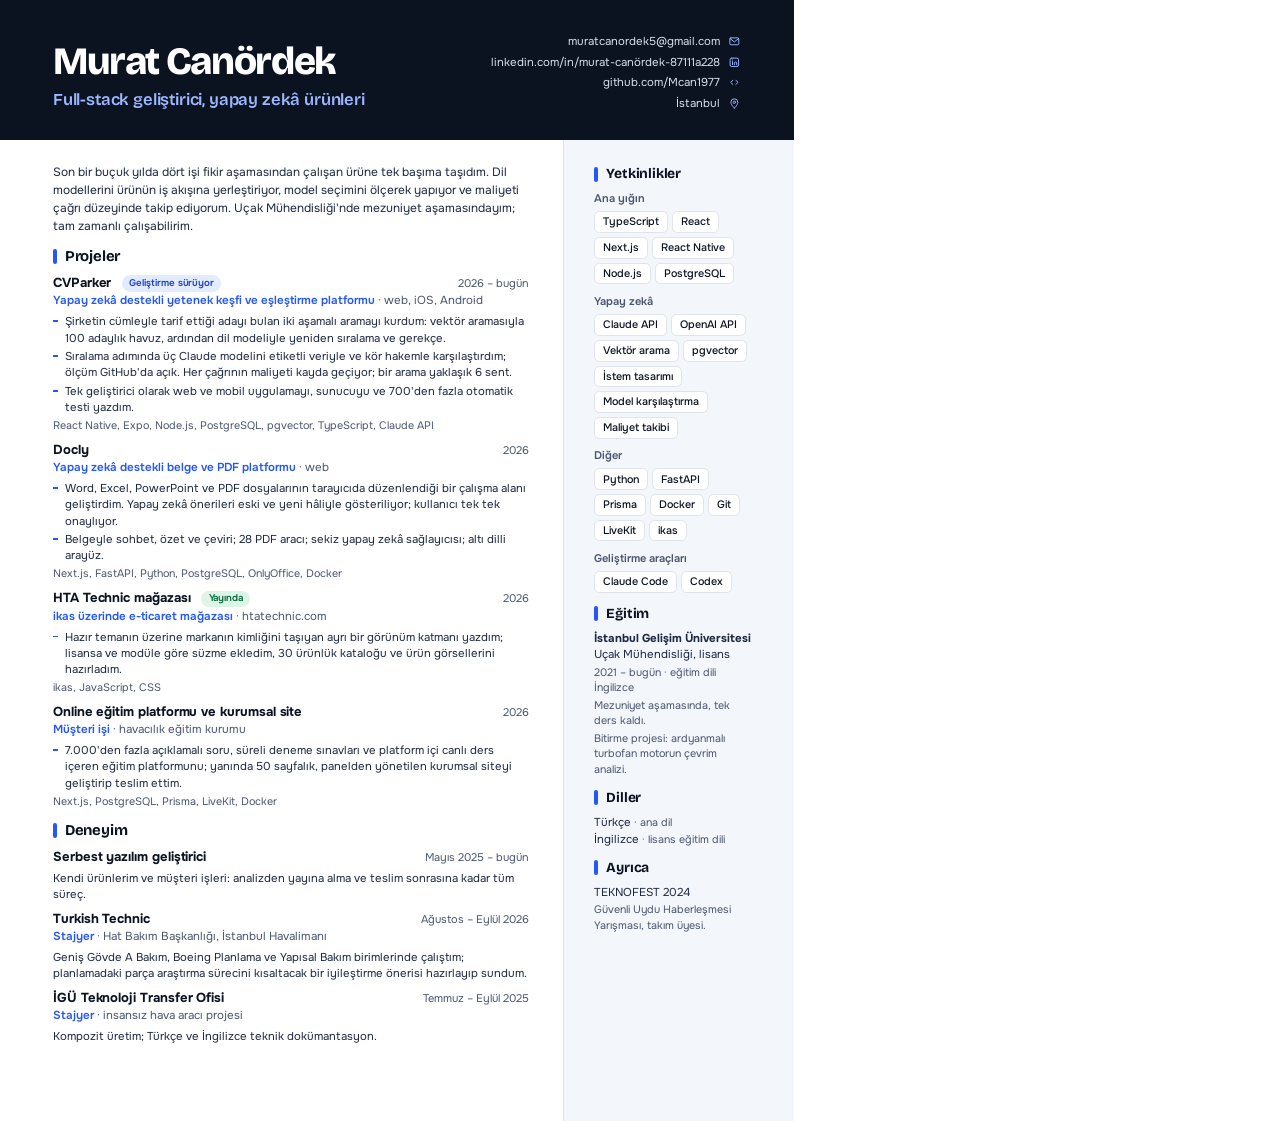
==== ozgecmis.html @ 3e4e58c9 "Portfolyo sitesi" ====
<!doctype html>
<html lang="tr">
<head>
<meta charset="utf-8">
<meta name="robots" content="noindex">
<title>Murat Canördek, Özgeçmiş</title>
<link rel="preconnect" href="https://fonts.googleapis.com">
<link rel="preconnect" href="https://fonts.gstatic.com" crossorigin>
<link href="https://fonts.googleapis.com/css2?family=Bricolage+Grotesque:opsz,wght@12..96,600..800&family=Onest:wght@400;500;600;700&display=swap" rel="stylesheet">
<style>
  @page { size: A4; margin: 0; }
  :root { --murekkep: #0b1220; --ikincil: #4a566f; --vurgu: #2457f5; --cizgi: #dfe4ec; --zemin: #f3f6fb; }
  * { box-sizing: border-box; }
  html, body { margin: 0; }
  body {
    width: 210mm; height: 296.6mm; overflow: hidden;
    font-family: "Onest", "Segoe UI", sans-serif; font-size: 8.55pt; line-height: 1.43; color: var(--murekkep);
    -webkit-print-color-adjust: exact; print-color-adjust: exact;
  }
  h1, h2, h3, p, ul, dl, dd { margin: 0; }
  ul { padding: 0; list-style: none; }
  a { color: inherit; text-decoration: none; }

  /* üst bant */
  .ust {
    display: grid; grid-template-columns: 1fr auto; align-items: end; gap: 10mm;
    height: 37mm; padding: 0 14mm 7.5mm; background: var(--murekkep); color: #fff;
  }
  h1 { font-family: "Bricolage Grotesque", sans-serif; font-weight: 800; font-size: 29pt; line-height: 0.95; letter-spacing: -0.035em; }
  .rol { font-family: "Bricolage Grotesque", sans-serif; font-weight: 600; font-size: 12.5pt; letter-spacing: -0.01em; color: #9db8ff; margin-top: 6pt; }
  .iletisim { display: grid; gap: 3.2pt; font-size: 8.6pt; color: #d7deea; text-align: right; }
  .iletisim li { display: flex; justify-content: flex-end; align-items: center; gap: 6pt; }
  .iletisim svg { width: 9.5pt; height: 9.5pt; fill: none; stroke: #9db8ff; stroke-width: 1.8; stroke-linecap: round; stroke-linejoin: round; flex: none; }

  /* gövde */
  .govde { display: grid; grid-template-columns: 1fr 61mm; height: calc(296.6mm - 37mm); }
  .ana { padding: 6.5mm 9mm 0 14mm; }
  .yan { background: var(--zemin); padding: 6.5mm 11mm 0 8mm; border-left: 1px solid var(--cizgi); }

  h2 {
    font-family: "Bricolage Grotesque", sans-serif; font-weight: 700; font-size: 11.2pt; letter-spacing: -0.015em;
    display: flex; align-items: center; gap: 6pt; margin: 0 0 5pt;
  }
  h2::before { content: ""; width: 3pt; height: 11pt; border-radius: 2pt; background: var(--vurgu); }
  section + section { margin-top: 8pt; }

  .ozet { font-size: 9pt; line-height: 1.48; color: #1d2940; }

  .kayit + .kayit { margin-top: 5.6pt; }
  .kayit-bas { display: flex; align-items: baseline; justify-content: space-between; gap: 8pt; }
  .kayit h3 { font-family: "Onest", sans-serif; font-weight: 700; font-size: 9.8pt; letter-spacing: -0.005em; }
  .kayit time { font-size: 8.3pt; color: var(--ikincil); white-space: nowrap; }
  .alt { font-size: 8.7pt; color: var(--vurgu); font-weight: 600; margin-top: 0.5pt; }
  .alt span { color: var(--ikincil); font-weight: 400; }
  .kayit ul { margin-top: 2.5pt; }
  .kayit li { position: relative; padding-left: 9pt; margin-bottom: 1.6pt; color: #1d2940; }
  .kayit li::before { content: ""; position: absolute; left: 0; top: 5.4pt; width: 4pt; height: 1.3pt; background: var(--vurgu); }
  .kayit p { margin-top: 2.5pt; color: #1d2940; }
  .kayit .alt { margin-top: 0.5pt; color: var(--vurgu); }
  .tek { font-size: 8.1pt; color: var(--ikincil); margin-top: 2pt; }
  .kayit .tek { color: var(--ikincil); margin-top: 2pt; }

  .rozet { display: inline-block; font-size: 7.3pt; font-weight: 600; padding: 1pt 5.5pt; border-radius: 999pt; margin-left: 5pt; vertical-align: 1pt; }
  .rozet-yayin { background: #dcf5e7; color: #0b6b3c; }
  .rozet-surec { background: #e3ebff; color: #1d44c4; }

  /* yan sütun */
  .yan h2 { font-size: 10.4pt; }
  .yan h3 { font-family: "Onest", sans-serif; font-size: 8.3pt; font-weight: 600; color: var(--ikincil); margin: 0 0 3.5pt; }
  .grup + .grup { margin-top: 7pt; }
  .etiketler { display: flex; flex-wrap: wrap; gap: 3pt; }
  .etiketler li { font-size: 8.1pt; font-weight: 500; padding: 1.6pt 6pt; border-radius: 4pt; background: #fff; border: 1px solid var(--cizgi); }
  .yan p { font-size: 8.6pt; color: #1d2940; }
  .yan .kucuk { font-size: 8.1pt; color: var(--ikincil); margin-top: 1.5pt; }
  .yan span.kucuk { margin: 0; }
  .okul { font-weight: 700; font-size: 9.2pt; }
</style>
</head>
<body>
  <header class="ust">
    <div>
      <h1>Murat Canördek</h1>
      <p class="rol">Full-stack geliştirici, yapay zekâ ürünleri</p>
    </div>
    <ul class="iletisim">
      <li>muratcanordek5@gmail.com <svg viewBox="0 0 24 24"><rect x="3.5" y="5.5" width="17" height="13" rx="2"/><path d="m4 7 8 6 8-6"/></svg></li>
      <li>linkedin.com/in/murat-canördek-87111a228 <svg viewBox="0 0 24 24"><rect x="4" y="4" width="16" height="16" rx="3"/><path d="M8.5 10.5v6M8.5 7.5v.2M12 16.5V13a2.300 2.300 0 0 1 4.500 0v3.500"/></svg></li>
      <li>github.com/Mcan1977 <svg viewBox="0 0 24 24"><path d="m9 8-4 4 4 4M15 8l4 4-4 4"/></svg></li>
      <li>İstanbul <svg viewBox="0 0 24 24"><path d="M12 21s6.500-5.800 6.500-11a6.500 6.500 0 0 0-13 0c0 5.200 6.500 11 6.500 11z"/><circle cx="12" cy="10" r="2.300"/></svg></li>
    </ul>
  </header>

  <div class="govde">
    <main class="ana">
      <section>
        <p class="ozet">Son bir buçuk yılda dört işi fikir aşamasından çalışan ürüne tek başıma taşıdım. Dil modellerini ürünün iş akışına yerleştiriyor, model seçimini ölçerek yapıyor ve maliyeti çağrı düzeyinde takip ediyorum. Uçak Mühendisliği'nde mezuniyet aşamasındayım; tam zamanlı çalışabilirim.</p>
      </section>

      <section>
        <h2>Projeler</h2>

        <div class="kayit">
          <div class="kayit-bas"><h3>CVParker <span class="rozet rozet-surec">Geliştirme sürüyor</span></h3><time>2026 – bugün</time></div>
          <p class="alt">Yapay zekâ destekli yetenek keşfi ve eşleştirme platformu <span>· web, iOS, Android</span></p>
          <ul>
            <li>Şirketin cümleyle tarif ettiği adayı bulan iki aşamalı aramayı kurdum: vektör aramasıyla 100 adaylık havuz, ardından dil modeliyle yeniden sıralama ve gerekçe.</li>
            <li>Sıralama adımında üç Claude modelini etiketli veriyle ve kör hakemle karşılaştırdım; ölçüm GitHub'da açık. Her çağrının maliyeti kayda geçiyor; bir arama yaklaşık 6 sent.</li>
            <li>Tek geliştirici olarak web ve mobil uygulamayı, sunucuyu ve 700'den fazla otomatik testi yazdım.</li>
          </ul>
          <p class="tek">React Native, Expo, Node.js, PostgreSQL, pgvector, TypeScript, Claude API</p>
        </div>

        <div class="kayit">
          <div class="kayit-bas"><h3>Docly</h3><time>2026</time></div>
          <p class="alt">Yapay zekâ destekli belge ve PDF platformu <span>· web</span></p>
          <ul>
            <li>Word, Excel, PowerPoint ve PDF dosyalarının tarayıcıda düzenlendiği bir çalışma alanı geliştirdim. Yapay zekâ önerileri eski ve yeni hâliyle gösteriliyor; kullanıcı tek tek onaylıyor.</li>
            <li>Belgeyle sohbet, özet ve çeviri; 28 PDF aracı; sekiz yapay zekâ sağlayıcısı; altı dilli arayüz.</li>
          </ul>
          <p class="tek">Next.js, FastAPI, Python, PostgreSQL, OnlyOffice, Docker</p>
        </div>

        <div class="kayit">
          <div class="kayit-bas"><h3>HTA Technic mağazası <span class="rozet rozet-yayin">Yayında</span></h3><time>2026</time></div>
          <p class="alt">ikas üzerinde e-ticaret mağazası <span>· htatechnic.com</span></p>
          <ul>
            <li>Hazır temanın üzerine markanın kimliğini taşıyan ayrı bir görünüm katmanı yazdım; lisansa ve modüle göre süzme ekledim, 30 ürünlük kataloğu ve ürün görsellerini hazırladım.</li>
          </ul>
          <p class="tek">ikas, JavaScript, CSS</p>
        </div>

        <div class="kayit">
          <div class="kayit-bas"><h3>Online eğitim platformu ve kurumsal site</h3><time>2026</time></div>
          <p class="alt">Müşteri işi <span>· havacılık eğitim kurumu</span></p>
          <ul>
            <li>7.000'den fazla açıklamalı soru, süreli deneme sınavları ve platform içi canlı ders içeren eğitim platformunu; yanında 50 sayfalık, panelden yönetilen kurumsal siteyi geliştirip teslim ettim.</li>
          </ul>
          <p class="tek">Next.js, PostgreSQL, Prisma, LiveKit, Docker</p>
        </div>
      </section>

      <section>
        <h2>Deneyim</h2>

        <div class="kayit">
          <div class="kayit-bas"><h3>Serbest yazılım geliştirici</h3><time>Mayıs 2025 – bugün</time></div>
          <p>Kendi ürünlerim ve müşteri işleri: analizden yayına alma ve teslim sonrasına kadar tüm süreç.</p>
        </div>
        <div class="kayit">
          <div class="kayit-bas"><h3>Turkish Technic</h3><time>Ağustos – Eylül 2026</time></div>
          <p class="alt">Stajyer <span>· Hat Bakım Başkanlığı, İstanbul Havalimanı</span></p>
          <p>Geniş Gövde A Bakım, Boeing Planlama ve Yapısal Bakım birimlerinde çalıştım; planlamadaki parça araştırma sürecini kısaltacak bir iyileştirme önerisi hazırlayıp sundum.</p>
        </div>
        <div class="kayit">
          <div class="kayit-bas"><h3>İGÜ Teknoloji Transfer Ofisi</h3><time>Temmuz – Eylül 2025</time></div>
          <p class="alt">Stajyer <span>· insansız hava aracı projesi</span></p>
          <p>Kompozit üretim; Türkçe ve İngilizce teknik dokümantasyon.</p>
        </div>
      </section>
    </main>

    <aside class="yan">
      <section>
        <h2>Yetkinlikler</h2>
        <div class="grup">
          <h3>Ana yığın</h3>
          <ul class="etiketler"><li>TypeScript</li><li>React</li><li>Next.js</li><li>React Native</li><li>Node.js</li><li>PostgreSQL</li></ul>
        </div>
        <div class="grup">
          <h3>Yapay zekâ</h3>
          <ul class="etiketler"><li>Claude API</li><li>OpenAI API</li><li>Vektör arama</li><li>pgvector</li><li>İstem tasarımı</li><li>Model karşılaştırma</li><li>Maliyet takibi</li></ul>
        </div>
        <div class="grup">
          <h3>Diğer</h3>
          <ul class="etiketler"><li>Python</li><li>FastAPI</li><li>Prisma</li><li>Docker</li><li>Git</li><li>LiveKit</li><li>ikas</li></ul>
        </div>
        <div class="grup">
          <h3>Geliştirme araçları</h3>
          <ul class="etiketler"><li>Claude Code</li><li>Codex</li></ul>
        </div>
      </section>

      <section>
        <h2>Eğitim</h2>
        <p class="okul">İstanbul Gelişim Üniversitesi</p>
        <p>Uçak Mühendisliği, lisans</p>
        <p class="kucuk">2021 – bugün · eğitim dili İngilizce</p>
        <p class="kucuk">Mezuniyet aşamasında, tek ders kaldı.</p>
        <p class="kucuk">Bitirme projesi: ardyanmalı turbofan motorun çevrim analizi.</p>
      </section>

      <section>
        <h2>Diller</h2>
        <p>Türkçe <span class="kucuk">· ana dil</span></p>
        <p>İngilizce <span class="kucuk">· lisans eğitim dili</span></p>
      </section>

      <section>
        <h2>Ayrıca</h2>
        <p>TEKNOFEST 2024</p>
        <p class="kucuk">Güvenli Uydu Haberleşmesi Yarışması, takım üyesi.</p>
      </section>
    </aside>
  </div>
</body>
</html>
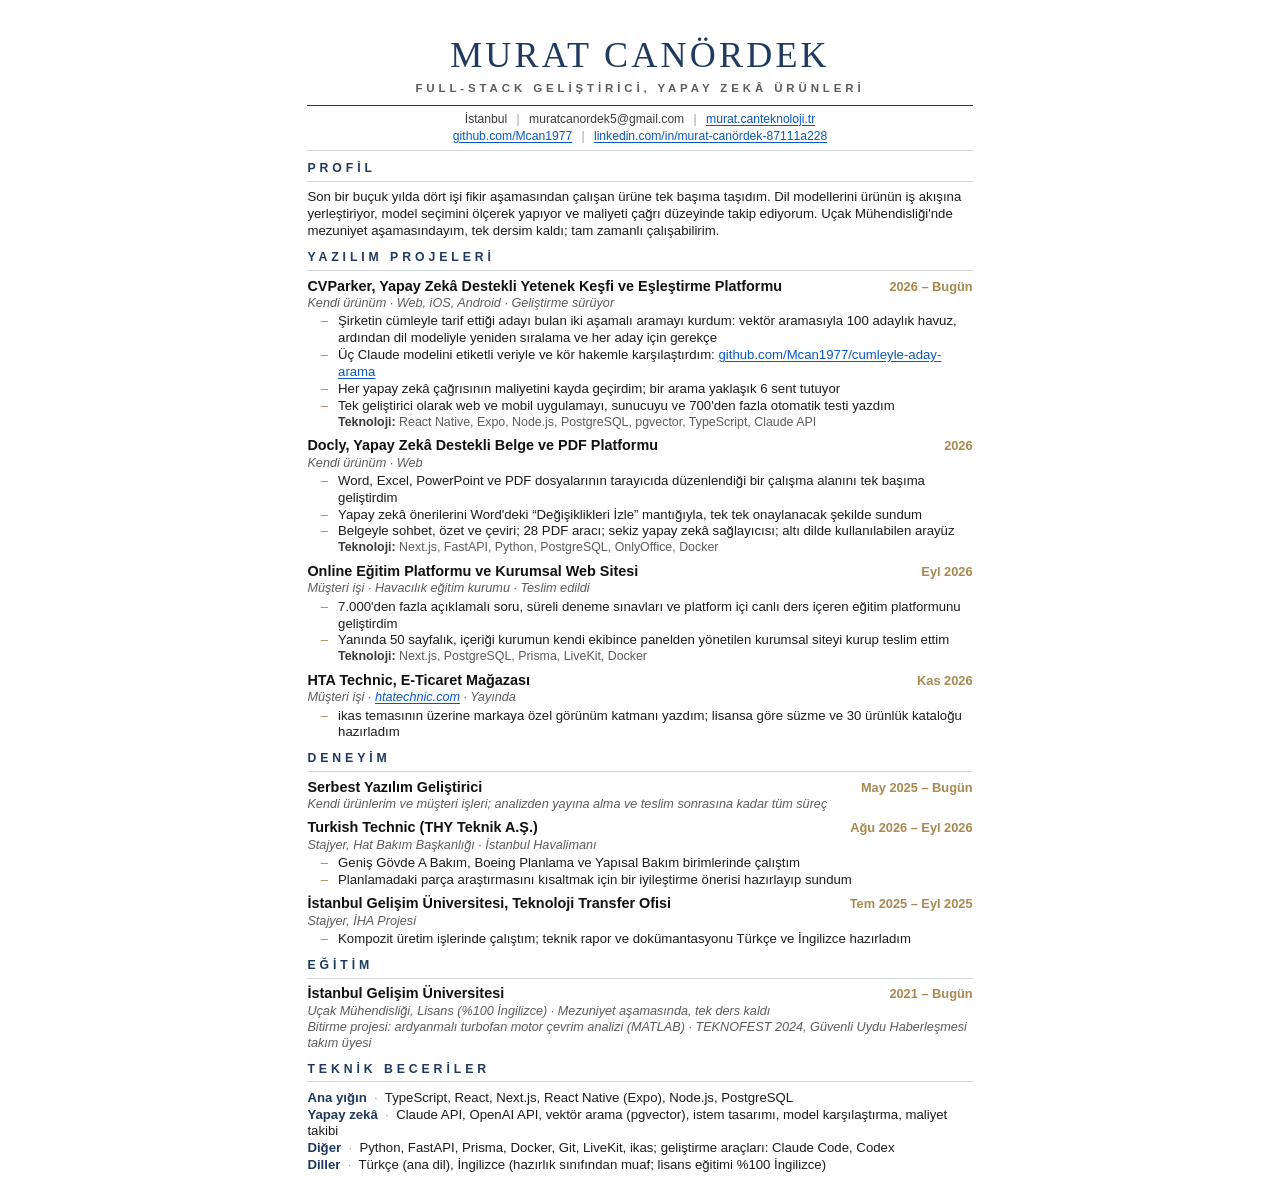
==== commit ab49ed95: "Özgeçmiş: tek sütunlu klasik düzen" ====
--- a/ozgecmis.html
+++ b/ozgecmis.html
@@ -4,203 +4,153 @@
 <meta charset="utf-8">
 <meta name="robots" content="noindex">
 <title>Murat Canördek, Özgeçmiş</title>
-<link rel="preconnect" href="https://fonts.googleapis.com">
-<link rel="preconnect" href="https://fonts.gstatic.com" crossorigin>
-<link href="https://fonts.googleapis.com/css2?family=Bricolage+Grotesque:opsz,wght@12..96,600..800&family=Onest:wght@400;500;600;700&display=swap" rel="stylesheet">
 <style>
   @page { size: A4; margin: 0; }
-  :root { --murekkep: #0b1220; --ikincil: #4a566f; --vurgu: #2457f5; --cizgi: #dfe4ec; --zemin: #f3f6fb; }
-  * { box-sizing: border-box; }
-  html, body { margin: 0; }
-  body {
-    width: 210mm; height: 296.6mm; overflow: hidden;
-    font-family: "Onest", "Segoe UI", sans-serif; font-size: 8.55pt; line-height: 1.43; color: var(--murekkep);
-    -webkit-print-color-adjust: exact; print-color-adjust: exact;
-  }
-  h1, h2, h3, p, ul, dl, dd { margin: 0; }
-  ul { padding: 0; list-style: none; }
-  a { color: inherit; text-decoration: none; }
+  :root { --lacivert: #1f3a5f; --altin: #a8894f; --gri: #5c5c5c; --cizgi: #d4d7dc; --yazi: #1c1c1c; --bag: #0b57c0; }
+  * { box-sizing: border-box; margin: 0; padding: 0; }
+  html { -webkit-print-color-adjust: exact; print-color-adjust: exact; }
+  body { width: 210mm; margin: 0 auto; padding: 9.5mm 17mm 7.5mm; background: #fff; color: var(--yazi);
+    font: 9.9pt/1.28 Calibri, Carlito, "Segoe UI", Arial, sans-serif; }
+  a { color: var(--bag); text-decoration: underline; text-underline-offset: 1.5pt; }
 
-  /* üst bant */
-  .ust {
-    display: grid; grid-template-columns: 1fr auto; align-items: end; gap: 10mm;
-    height: 37mm; padding: 0 14mm 7.5mm; background: var(--murekkep); color: #fff;
-  }
-  h1 { font-family: "Bricolage Grotesque", sans-serif; font-weight: 800; font-size: 29pt; line-height: 0.95; letter-spacing: -0.035em; }
-  .rol { font-family: "Bricolage Grotesque", sans-serif; font-weight: 600; font-size: 12.5pt; letter-spacing: -0.01em; color: #9db8ff; margin-top: 6pt; }
-  .iletisim { display: grid; gap: 3.2pt; font-size: 8.6pt; color: #d7deea; text-align: right; }
-  .iletisim li { display: flex; justify-content: flex-end; align-items: center; gap: 6pt; }
-  .iletisim svg { width: 9.5pt; height: 9.5pt; fill: none; stroke: #9db8ff; stroke-width: 1.8; stroke-linecap: round; stroke-linejoin: round; flex: none; }
+  .ust { text-align: center; }
+  .ust h1 { font: 400 27pt/1.1 Georgia, "Times New Roman", serif; letter-spacing: .09em; color: var(--lacivert); }
+  .rol { margin-top: 4pt; font-size: 8.6pt; font-weight: 700; letter-spacing: .34em; color: var(--gri); }
+  .iletisim { margin-top: 7pt; padding: 4.5pt 0; border-top: 1.1pt solid var(--lacivert); border-bottom: .6pt solid var(--cizgi);
+    display: flex; flex-wrap: wrap; justify-content: center; gap: 0 7pt; font-size: 9.1pt; color: #3a3a3a; list-style: none; }
+  .iletisim-2 { margin-top: 0; padding-top: 0; border-top: 0; }
+  .iletisim:not(.iletisim-2) { padding-bottom: 1pt; border-bottom: 0; }
+  .iletisim li + li::before { content: "|"; margin-right: 7pt; color: #9aa0a8; }
 
-  /* gövde */
-  .govde { display: grid; grid-template-columns: 1fr 61mm; height: calc(296.6mm - 37mm); }
-  .ana { padding: 6.5mm 9mm 0 14mm; }
-  .yan { background: var(--zemin); padding: 6.5mm 11mm 0 8mm; border-left: 1px solid var(--cizgi); }
+  h2 { margin-top: 7.6pt; padding-bottom: 3pt; border-bottom: .6pt solid var(--cizgi); font-size: 9.2pt; font-weight: 700;
+    letter-spacing: .32em; color: var(--lacivert); }
+  .ozet { margin-top: 5.5pt; }
 
-  h2 {
-    font-family: "Bricolage Grotesque", sans-serif; font-weight: 700; font-size: 11.2pt; letter-spacing: -0.015em;
-    display: flex; align-items: center; gap: 6pt; margin: 0 0 5pt;
-  }
-  h2::before { content: ""; width: 3pt; height: 11pt; border-radius: 2pt; background: var(--vurgu); }
-  section + section { margin-top: 8pt; }
+  .kayit { margin-top: 4.3pt; break-inside: avoid; }
+  .bas { display: flex; justify-content: space-between; align-items: baseline; gap: 12pt; }
+  .bas h3 { font-size: 10.8pt; font-weight: 700; color: #111; }
+  .bas time { font-size: 9.6pt; font-weight: 700; color: var(--altin); white-space: nowrap; }
+  .alt { font-size: 9.5pt; font-style: italic; color: var(--gri); }
+  .alt a { font-style: italic; }
+  .kayit ul { list-style: none; margin-top: 1.5pt; }
+  .kayit li { position: relative; padding-left: 23pt; }
+  .kayit li::before { content: "–"; position: absolute; left: 10pt; color: var(--altin); }
+  .tek { padding-left: 23pt; font-size: 9.3pt; color: var(--gri); }
+  .tek b { font-weight: 700; color: #3a3a3a; }
 
-  .ozet { font-size: 9pt; line-height: 1.48; color: #1d2940; }
-
-  .kayit + .kayit { margin-top: 5.6pt; }
-  .kayit-bas { display: flex; align-items: baseline; justify-content: space-between; gap: 8pt; }
-  .kayit h3 { font-family: "Onest", sans-serif; font-weight: 700; font-size: 9.8pt; letter-spacing: -0.005em; }
-  .kayit time { font-size: 8.3pt; color: var(--ikincil); white-space: nowrap; }
-  .alt { font-size: 8.7pt; color: var(--vurgu); font-weight: 600; margin-top: 0.5pt; }
-  .alt span { color: var(--ikincil); font-weight: 400; }
-  .kayit ul { margin-top: 2.5pt; }
-  .kayit li { position: relative; padding-left: 9pt; margin-bottom: 1.6pt; color: #1d2940; }
-  .kayit li::before { content: ""; position: absolute; left: 0; top: 5.4pt; width: 4pt; height: 1.3pt; background: var(--vurgu); }
-  .kayit p { margin-top: 2.5pt; color: #1d2940; }
-  .kayit .alt { margin-top: 0.5pt; color: var(--vurgu); }
-  .tek { font-size: 8.1pt; color: var(--ikincil); margin-top: 2pt; }
-  .kayit .tek { color: var(--ikincil); margin-top: 2pt; }
-
-  .rozet { display: inline-block; font-size: 7.3pt; font-weight: 600; padding: 1pt 5.5pt; border-radius: 999pt; margin-left: 5pt; vertical-align: 1pt; }
-  .rozet-yayin { background: #dcf5e7; color: #0b6b3c; }
-  .rozet-surec { background: #e3ebff; color: #1d44c4; }
-
-  /* yan sütun */
-  .yan h2 { font-size: 10.4pt; }
-  .yan h3 { font-family: "Onest", sans-serif; font-size: 8.3pt; font-weight: 600; color: var(--ikincil); margin: 0 0 3.5pt; }
-  .grup + .grup { margin-top: 7pt; }
-  .etiketler { display: flex; flex-wrap: wrap; gap: 3pt; }
-  .etiketler li { font-size: 8.1pt; font-weight: 500; padding: 1.6pt 6pt; border-radius: 4pt; background: #fff; border: 1px solid var(--cizgi); }
-  .yan p { font-size: 8.6pt; color: #1d2940; }
-  .yan .kucuk { font-size: 8.1pt; color: var(--ikincil); margin-top: 1.5pt; }
-  .yan span.kucuk { margin: 0; }
-  .okul { font-weight: 700; font-size: 9.2pt; }
+  .beceri { margin-top: 5.5pt; }
+  .beceri p b { color: var(--lacivert); }
+  .beceri p b::after { content: "  ·  "; color: #9aa0a8; font-weight: 400; white-space: pre; }
 </style>
 </head>
 <body>
   <header class="ust">
-    <div>
-      <h1>Murat Canördek</h1>
-      <p class="rol">Full-stack geliştirici, yapay zekâ ürünleri</p>
-    </div>
+    <h1>MURAT CANÖRDEK</h1>
+    <p class="rol">FULL-STACK GELİŞTİRİCİ, YAPAY ZEKÂ ÜRÜNLERİ</p>
     <ul class="iletisim">
-      <li>muratcanordek5@gmail.com <svg viewBox="0 0 24 24"><rect x="3.5" y="5.5" width="17" height="13" rx="2"/><path d="m4 7 8 6 8-6"/></svg></li>
-      <li>linkedin.com/in/murat-canördek-87111a228 <svg viewBox="0 0 24 24"><rect x="4" y="4" width="16" height="16" rx="3"/><path d="M8.5 10.5v6M8.5 7.5v.2M12 16.5V13a2.300 2.300 0 0 1 4.500 0v3.500"/></svg></li>
-      <li>github.com/Mcan1977 <svg viewBox="0 0 24 24"><path d="m9 8-4 4 4 4M15 8l4 4-4 4"/></svg></li>
-      <li>İstanbul <svg viewBox="0 0 24 24"><path d="M12 21s6.500-5.800 6.500-11a6.500 6.500 0 0 0-13 0c0 5.200 6.500 11 6.500 11z"/><circle cx="12" cy="10" r="2.300"/></svg></li>
+      <li>İstanbul</li>
+      <li>muratcanordek5@gmail.com</li>
+      <li><a href="https://murat.canteknoloji.tr">murat.canteknoloji.tr</a></li>
+    </ul>
+    <ul class="iletisim iletisim-2">
+      <li><a href="https://github.com/Mcan1977">github.com/Mcan1977</a></li>
+      <li><a href="https://www.linkedin.com/in/murat-can%C3%B6rdek-87111a228">linkedin.com/in/murat-canördek-87111a228</a></li>
     </ul>
   </header>
 
-  <div class="govde">
-    <main class="ana">
-      <section>
-        <p class="ozet">Son bir buçuk yılda dört işi fikir aşamasından çalışan ürüne tek başıma taşıdım. Dil modellerini ürünün iş akışına yerleştiriyor, model seçimini ölçerek yapıyor ve maliyeti çağrı düzeyinde takip ediyorum. Uçak Mühendisliği'nde mezuniyet aşamasındayım; tam zamanlı çalışabilirim.</p>
-      </section>
+  <section>
+    <h2>PROFİL</h2>
+    <p class="ozet">Son bir buçuk yılda dört işi fikir aşamasından çalışan ürüne tek başıma taşıdım. Dil modellerini ürünün iş akışına yerleştiriyor, model seçimini ölçerek yapıyor ve maliyeti çağrı düzeyinde takip ediyorum. Uçak Mühendisliği'nde mezuniyet aşamasındayım, tek dersim kaldı; tam zamanlı çalışabilirim.</p>
+  </section>
 
-      <section>
-        <h2>Projeler</h2>
+  <section>
+    <h2>YAZILIM PROJELERİ</h2>
 
-        <div class="kayit">
-          <div class="kayit-bas"><h3>CVParker <span class="rozet rozet-surec">Geliştirme sürüyor</span></h3><time>2026 – bugün</time></div>
-          <p class="alt">Yapay zekâ destekli yetenek keşfi ve eşleştirme platformu <span>· web, iOS, Android</span></p>
-          <ul>
-            <li>Şirketin cümleyle tarif ettiği adayı bulan iki aşamalı aramayı kurdum: vektör aramasıyla 100 adaylık havuz, ardından dil modeliyle yeniden sıralama ve gerekçe.</li>
-            <li>Sıralama adımında üç Claude modelini etiketli veriyle ve kör hakemle karşılaştırdım; ölçüm GitHub'da açık. Her çağrının maliyeti kayda geçiyor; bir arama yaklaşık 6 sent.</li>
-            <li>Tek geliştirici olarak web ve mobil uygulamayı, sunucuyu ve 700'den fazla otomatik testi yazdım.</li>
-          </ul>
-          <p class="tek">React Native, Expo, Node.js, PostgreSQL, pgvector, TypeScript, Claude API</p>
-        </div>
+    <div class="kayit">
+      <div class="bas"><h3>CVParker, Yapay Zekâ Destekli Yetenek Keşfi ve Eşleştirme Platformu</h3><time>2026 – Bugün</time></div>
+      <p class="alt">Kendi ürünüm · Web, iOS, Android · Geliştirme sürüyor</p>
+      <ul>
+        <li>Şirketin cümleyle tarif ettiği adayı bulan iki aşamalı aramayı kurdum: vektör aramasıyla 100 adaylık havuz, ardından dil modeliyle yeniden sıralama ve her aday için gerekçe</li>
+        <li>Üç Claude modelini etiketli veriyle ve kör hakemle karşılaştırdım: <a href="https://github.com/Mcan1977/cumleyle-aday-arama">github.com/Mcan1977/cumleyle-aday-arama</a></li>
+        <li>Her yapay zekâ çağrısının maliyetini kayda geçirdim; bir arama yaklaşık 6 sent tutuyor</li>
+        <li>Tek geliştirici olarak web ve mobil uygulamayı, sunucuyu ve 700'den fazla otomatik testi yazdım</li>
+      </ul>
+      <p class="tek"><b>Teknoloji:</b> React Native, Expo, Node.js, PostgreSQL, pgvector, TypeScript, Claude API</p>
+    </div>
 
-        <div class="kayit">
-          <div class="kayit-bas"><h3>Docly</h3><time>2026</time></div>
-          <p class="alt">Yapay zekâ destekli belge ve PDF platformu <span>· web</span></p>
-          <ul>
-            <li>Word, Excel, PowerPoint ve PDF dosyalarının tarayıcıda düzenlendiği bir çalışma alanı geliştirdim. Yapay zekâ önerileri eski ve yeni hâliyle gösteriliyor; kullanıcı tek tek onaylıyor.</li>
-            <li>Belgeyle sohbet, özet ve çeviri; 28 PDF aracı; sekiz yapay zekâ sağlayıcısı; altı dilli arayüz.</li>
-          </ul>
-          <p class="tek">Next.js, FastAPI, Python, PostgreSQL, OnlyOffice, Docker</p>
-        </div>
+    <div class="kayit">
+      <div class="bas"><h3>Docly, Yapay Zekâ Destekli Belge ve PDF Platformu</h3><time>2026</time></div>
+      <p class="alt">Kendi ürünüm · Web</p>
+      <ul>
+        <li>Word, Excel, PowerPoint ve PDF dosyalarının tarayıcıda düzenlendiği bir çalışma alanını tek başıma geliştirdim</li>
+        <li>Yapay zekâ önerilerini Word'deki “Değişiklikleri İzle” mantığıyla, tek tek onaylanacak şekilde sundum</li>
+        <li>Belgeyle sohbet, özet ve çeviri; 28 PDF aracı; sekiz yapay zekâ sağlayıcısı; altı dilde kullanılabilen arayüz</li>
+      </ul>
+      <p class="tek"><b>Teknoloji:</b> Next.js, FastAPI, Python, PostgreSQL, OnlyOffice, Docker</p>
+    </div>
 
-        <div class="kayit">
-          <div class="kayit-bas"><h3>HTA Technic mağazası <span class="rozet rozet-yayin">Yayında</span></h3><time>2026</time></div>
-          <p class="alt">ikas üzerinde e-ticaret mağazası <span>· htatechnic.com</span></p>
-          <ul>
-            <li>Hazır temanın üzerine markanın kimliğini taşıyan ayrı bir görünüm katmanı yazdım; lisansa ve modüle göre süzme ekledim, 30 ürünlük kataloğu ve ürün görsellerini hazırladım.</li>
-          </ul>
-          <p class="tek">ikas, JavaScript, CSS</p>
-        </div>
+    <div class="kayit">
+      <div class="bas"><h3>Online Eğitim Platformu ve Kurumsal Web Sitesi</h3><time>Eyl 2026</time></div>
+      <p class="alt">Müşteri işi · Havacılık eğitim kurumu · Teslim edildi</p>
+      <ul>
+        <li>7.000'den fazla açıklamalı soru, süreli deneme sınavları ve platform içi canlı ders içeren eğitim platformunu geliştirdim</li>
+        <li>Yanında 50 sayfalık, içeriği kurumun kendi ekibince panelden yönetilen kurumsal siteyi kurup teslim ettim</li>
+      </ul>
+      <p class="tek"><b>Teknoloji:</b> Next.js, PostgreSQL, Prisma, LiveKit, Docker</p>
+    </div>
 
-        <div class="kayit">
-          <div class="kayit-bas"><h3>Online eğitim platformu ve kurumsal site</h3><time>2026</time></div>
-          <p class="alt">Müşteri işi <span>· havacılık eğitim kurumu</span></p>
-          <ul>
-            <li>7.000'den fazla açıklamalı soru, süreli deneme sınavları ve platform içi canlı ders içeren eğitim platformunu; yanında 50 sayfalık, panelden yönetilen kurumsal siteyi geliştirip teslim ettim.</li>
-          </ul>
-          <p class="tek">Next.js, PostgreSQL, Prisma, LiveKit, Docker</p>
-        </div>
-      </section>
+    <div class="kayit">
+      <div class="bas"><h3>HTA Technic, E-Ticaret Mağazası</h3><time>Kas 2026</time></div>
+      <p class="alt">Müşteri işi · <a href="https://htatechnic.com">htatechnic.com</a> · Yayında</p>
+      <ul>
+        <li>ikas temasının üzerine markaya özel görünüm katmanı yazdım; lisansa göre süzme ve 30 ürünlük kataloğu hazırladım</li>
+      </ul>
+    </div>
+  </section>
 
-      <section>
-        <h2>Deneyim</h2>
+  <section>
+    <h2>DENEYİM</h2>
 
-        <div class="kayit">
-          <div class="kayit-bas"><h3>Serbest yazılım geliştirici</h3><time>Mayıs 2025 – bugün</time></div>
-          <p>Kendi ürünlerim ve müşteri işleri: analizden yayına alma ve teslim sonrasına kadar tüm süreç.</p>
-        </div>
-        <div class="kayit">
-          <div class="kayit-bas"><h3>Turkish Technic</h3><time>Ağustos – Eylül 2026</time></div>
-          <p class="alt">Stajyer <span>· Hat Bakım Başkanlığı, İstanbul Havalimanı</span></p>
-          <p>Geniş Gövde A Bakım, Boeing Planlama ve Yapısal Bakım birimlerinde çalıştım; planlamadaki parça araştırma sürecini kısaltacak bir iyileştirme önerisi hazırlayıp sundum.</p>
-        </div>
-        <div class="kayit">
-          <div class="kayit-bas"><h3>İGÜ Teknoloji Transfer Ofisi</h3><time>Temmuz – Eylül 2025</time></div>
-          <p class="alt">Stajyer <span>· insansız hava aracı projesi</span></p>
-          <p>Kompozit üretim; Türkçe ve İngilizce teknik dokümantasyon.</p>
-        </div>
-      </section>
-    </main>
+    <div class="kayit">
+      <div class="bas"><h3>Serbest Yazılım Geliştirici</h3><time>May 2025 – Bugün</time></div>
+      <p class="alt">Kendi ürünlerim ve müşteri işleri; analizden yayına alma ve teslim sonrasına kadar tüm süreç</p>
+    </div>
 
-    <aside class="yan">
-      <section>
-        <h2>Yetkinlikler</h2>
-        <div class="grup">
-          <h3>Ana yığın</h3>
-          <ul class="etiketler"><li>TypeScript</li><li>React</li><li>Next.js</li><li>React Native</li><li>Node.js</li><li>PostgreSQL</li></ul>
-        </div>
-        <div class="grup">
-          <h3>Yapay zekâ</h3>
-          <ul class="etiketler"><li>Claude API</li><li>OpenAI API</li><li>Vektör arama</li><li>pgvector</li><li>İstem tasarımı</li><li>Model karşılaştırma</li><li>Maliyet takibi</li></ul>
-        </div>
-        <div class="grup">
-          <h3>Diğer</h3>
-          <ul class="etiketler"><li>Python</li><li>FastAPI</li><li>Prisma</li><li>Docker</li><li>Git</li><li>LiveKit</li><li>ikas</li></ul>
-        </div>
-        <div class="grup">
-          <h3>Geliştirme araçları</h3>
-          <ul class="etiketler"><li>Claude Code</li><li>Codex</li></ul>
-        </div>
-      </section>
+    <div class="kayit">
+      <div class="bas"><h3>Turkish Technic (THY Teknik A.Ş.)</h3><time>Ağu 2026 – Eyl 2026</time></div>
+      <p class="alt">Stajyer, Hat Bakım Başkanlığı · İstanbul Havalimanı</p>
+      <ul>
+        <li>Geniş Gövde A Bakım, Boeing Planlama ve Yapısal Bakım birimlerinde çalıştım</li>
+        <li>Planlamadaki parça araştırmasını kısaltmak için bir iyileştirme önerisi hazırlayıp sundum</li>
+      </ul>
+    </div>
 
-      <section>
-        <h2>Eğitim</h2>
-        <p class="okul">İstanbul Gelişim Üniversitesi</p>
-        <p>Uçak Mühendisliği, lisans</p>
-        <p class="kucuk">2021 – bugün · eğitim dili İngilizce</p>
-        <p class="kucuk">Mezuniyet aşamasında, tek ders kaldı.</p>
-        <p class="kucuk">Bitirme projesi: ardyanmalı turbofan motorun çevrim analizi.</p>
-      </section>
+    <div class="kayit">
+      <div class="bas"><h3>İstanbul Gelişim Üniversitesi, Teknoloji Transfer Ofisi</h3><time>Tem 2025 – Eyl 2025</time></div>
+      <p class="alt">Stajyer, İHA Projesi</p>
+      <ul>
+        <li>Kompozit üretim işlerinde çalıştım; teknik rapor ve dokümantasyonu Türkçe ve İngilizce hazırladım</li>
+      </ul>
+    </div>
+  </section>
 
-      <section>
-        <h2>Diller</h2>
-        <p>Türkçe <span class="kucuk">· ana dil</span></p>
-        <p>İngilizce <span class="kucuk">· lisans eğitim dili</span></p>
-      </section>
+  <section>
+    <h2>EĞİTİM</h2>
+    <div class="kayit">
+      <div class="bas"><h3>İstanbul Gelişim Üniversitesi</h3><time>2021 – Bugün</time></div>
+      <p class="alt">Uçak Mühendisliği, Lisans (%100 İngilizce) · Mezuniyet aşamasında, tek ders kaldı</p>
+      <p class="alt">Bitirme projesi: ardyanmalı turbofan motor çevrim analizi (MATLAB) · TEKNOFEST 2024, Güvenli Uydu Haberleşmesi takım üyesi</p>
+    </div>
+  </section>
 
-      <section>
-        <h2>Ayrıca</h2>
-        <p>TEKNOFEST 2024</p>
-        <p class="kucuk">Güvenli Uydu Haberleşmesi Yarışması, takım üyesi.</p>
-      </section>
-    </aside>
-  </div>
+  <section>
+    <h2>TEKNİK BECERİLER</h2>
+    <div class="beceri">
+      <p><b>Ana yığın</b>TypeScript, React, Next.js, React Native (Expo), Node.js, PostgreSQL</p>
+      <p><b>Yapay zekâ</b>Claude API, OpenAI API, vektör arama (pgvector), istem tasarımı, model karşılaştırma, maliyet takibi</p>
+      <p><b>Diğer</b>Python, FastAPI, Prisma, Docker, Git, LiveKit, ikas; geliştirme araçları: Claude Code, Codex</p>
+      <p><b>Diller</b>Türkçe (ana dil), İngilizce (hazırlık sınıfından muaf; lisans eğitimi %100 İngilizce)</p>
+    </div>
+  </section>
 </body>
 </html>
